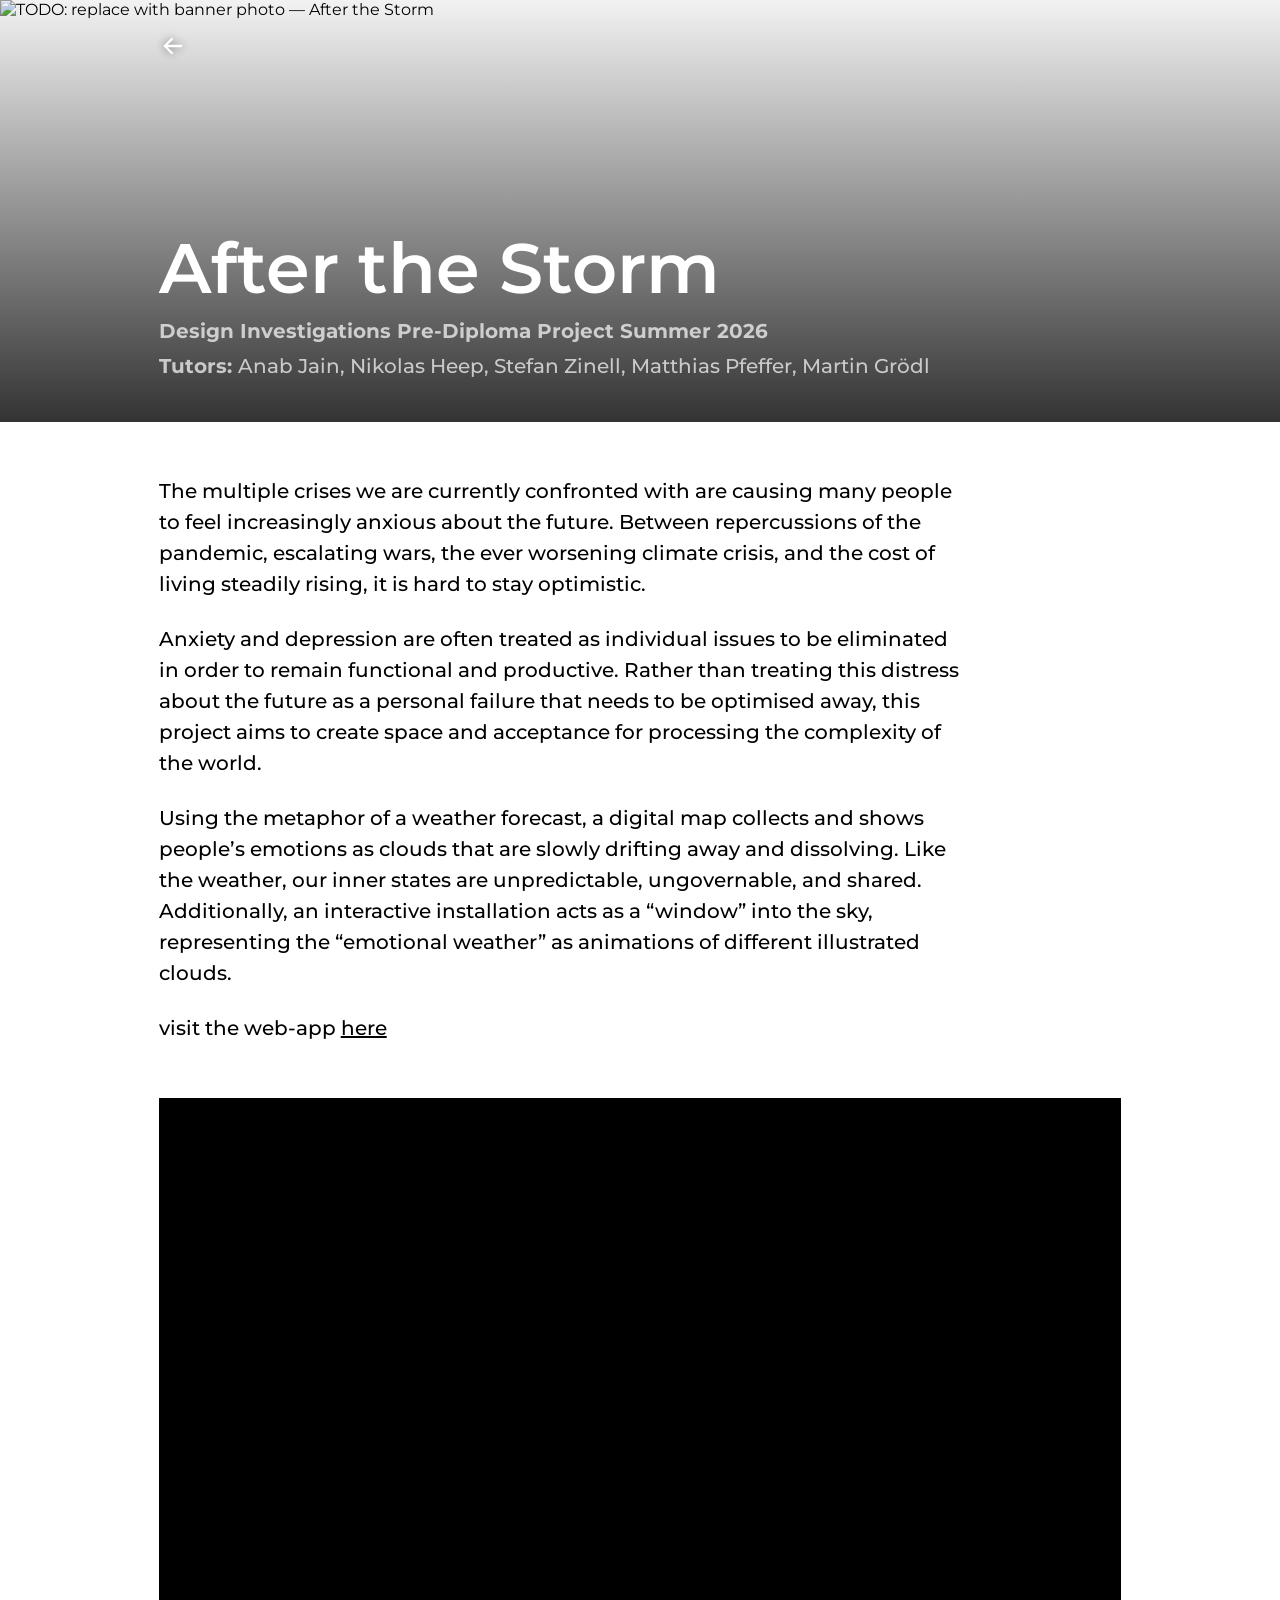
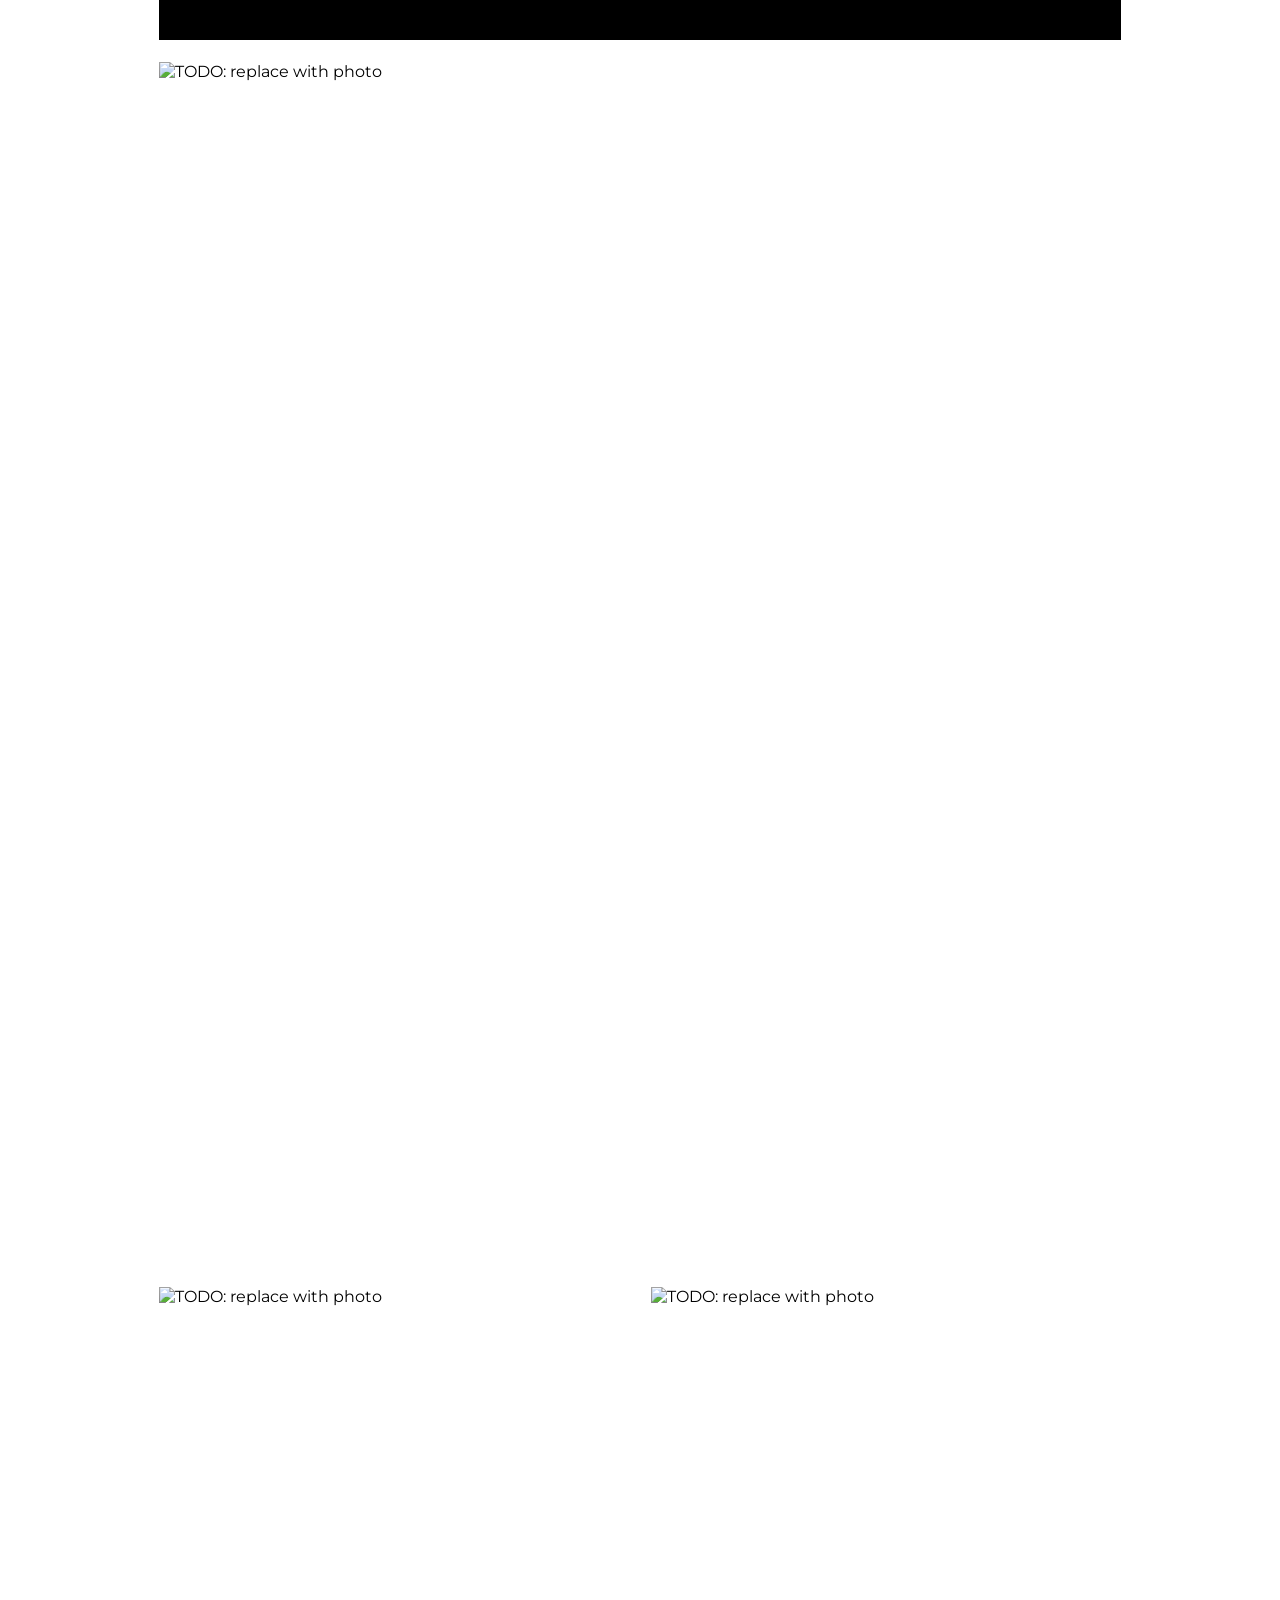
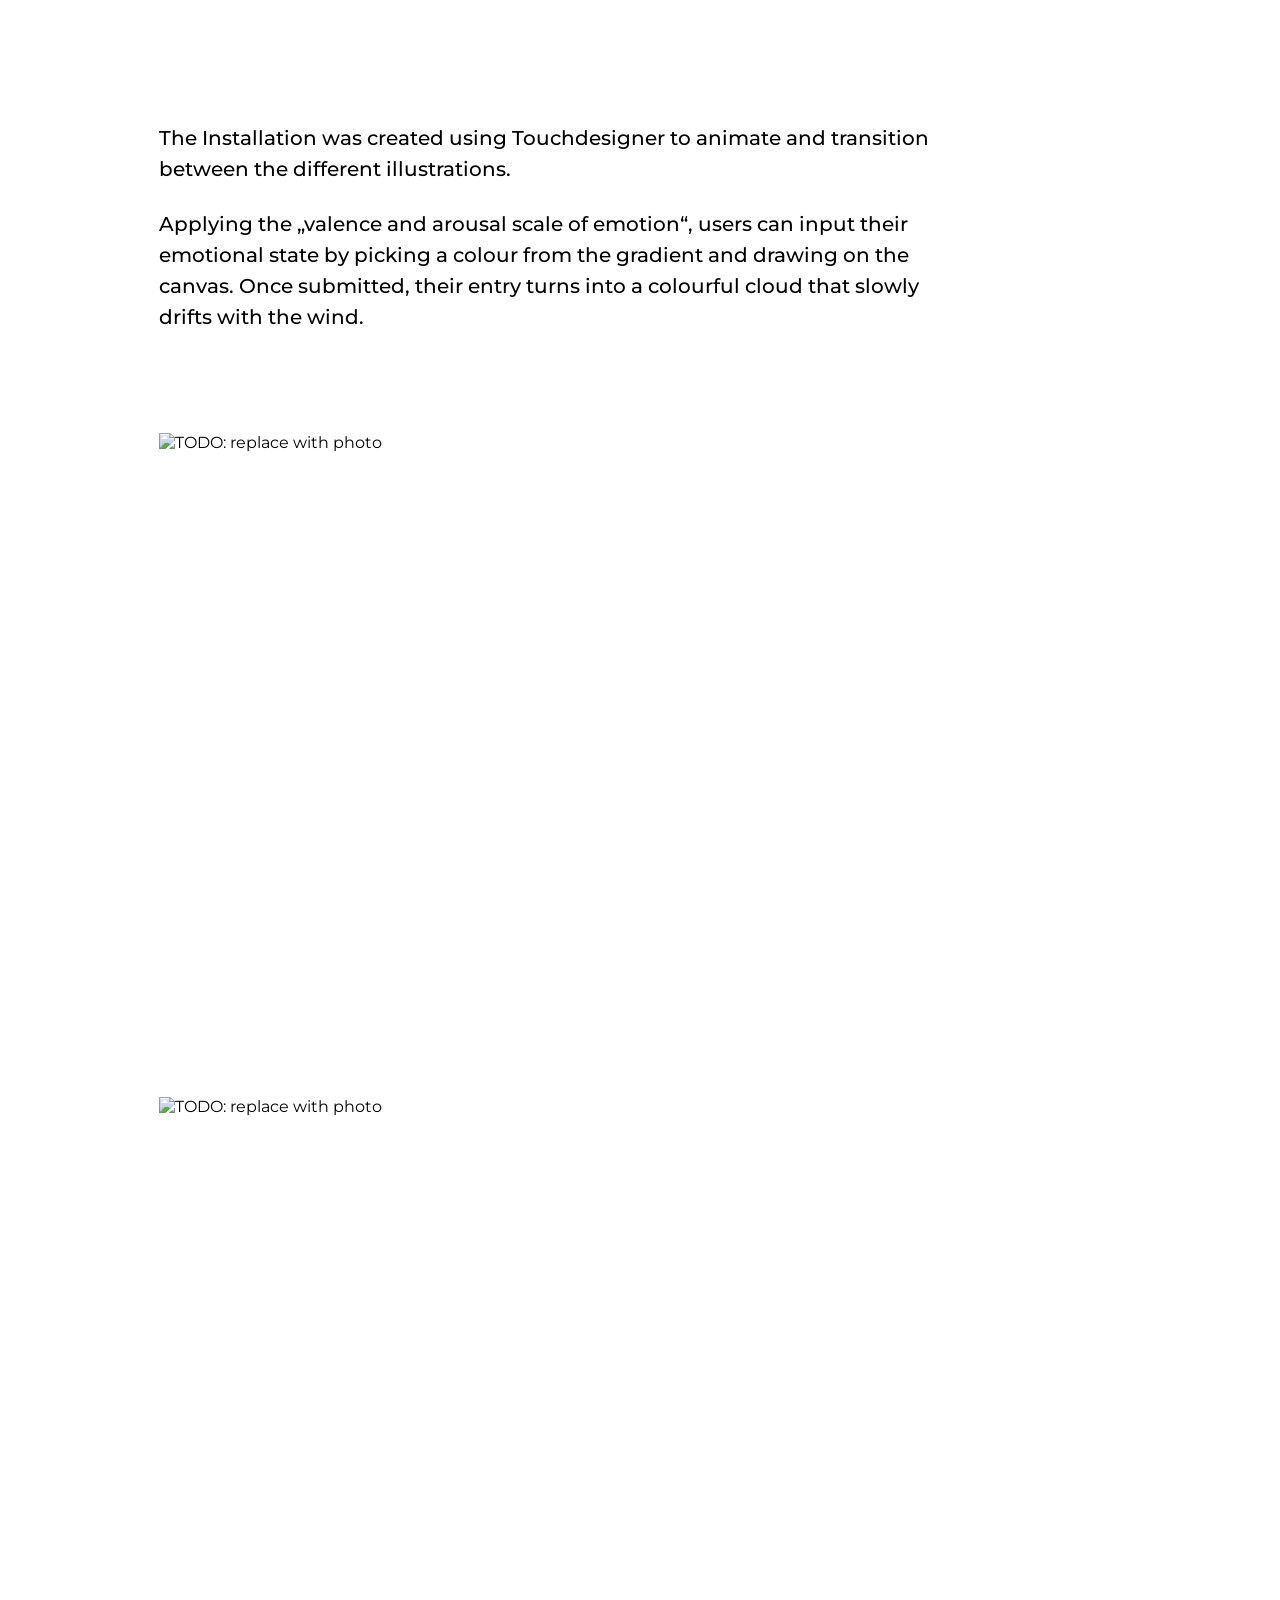
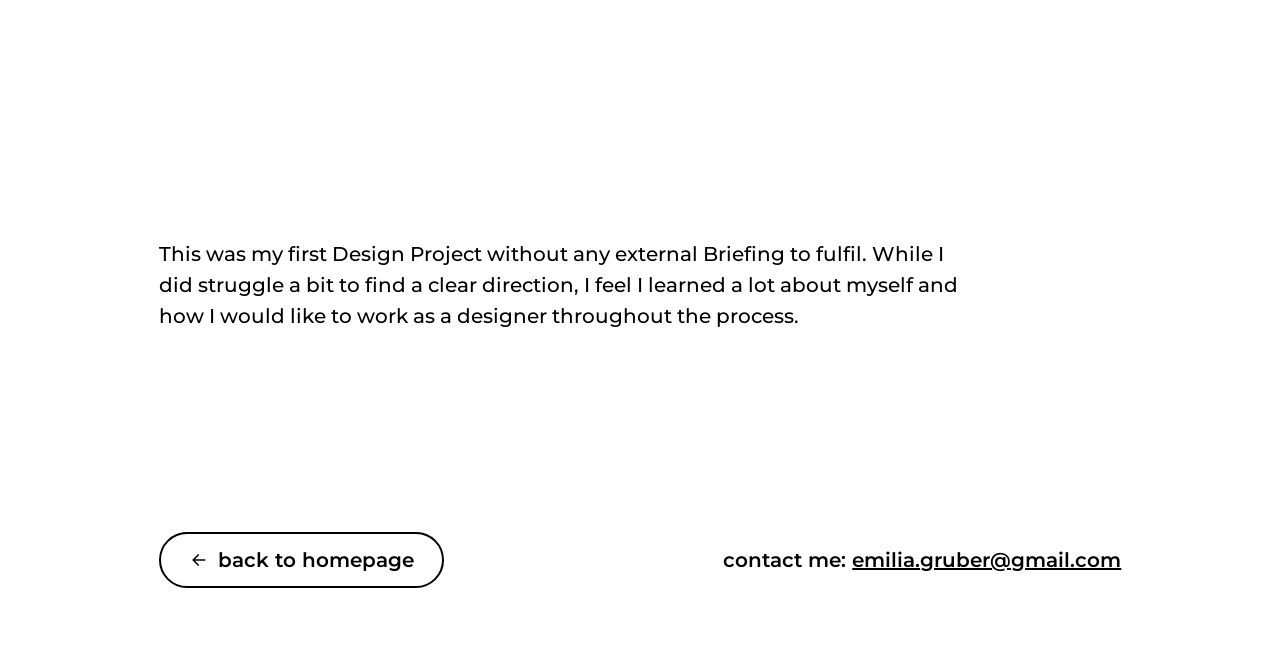
==== project-after-the-storm.html @ 1a4a5c7e "Add files via upload" ====
<!DOCTYPE html>
<html lang="en">
<head>
<meta charset="UTF-8">
<meta name="viewport" content="width=device-width, initial-scale=1.0">
<title>After the Storm — Emilia Gruber</title>
<link rel="preconnect" href="https://fonts.googleapis.com">
<link rel="preconnect" href="https://fonts.gstatic.com" crossorigin>
<link href="https://fonts.googleapis.com/css2?family=Montserrat:wght@500;600;700&display=swap" rel="stylesheet">
<link rel="stylesheet" href="style.css">
</head>
<body>

<header class="detail-banner">
  <img class="detail-banner__bg" src="Fotos/After the Storm/ats_project-header.jpg" alt="TODO: replace with banner photo — After the Storm">
  <a class="detail-banner__back" href="index.html" aria-label="back to homepage">
    <svg class="icon-arrow icon-arrow--left" viewBox="0 0 24 24" fill="none" stroke="currentColor" stroke-width="2" stroke-linecap="round" stroke-linejoin="round" aria-hidden="true"><path d="M5 12h14M13 6l6 6-6 6"/></svg>
  </a>
  <div class="detail-banner__overlay">
    <h1>After the Storm</h1>
    <p class="detail-banner__meta">Design Investigations Pre-Diploma Project Summer 2026</p>
    <div class="detail-banner__credits">
      <p><strong>Tutors: </strong>Anab Jain, Nikolas Heep, Stefan Zinell, Matthias Pfeffer, Martin Grödl</p>
      <!-- <p><strong>Team Members:</strong> TODO: team member names &mdash; delete this line if it's a solo project</p> -->
    </div>
    <!-- <p class="photo-credit">photo credit: TODO</p> -->
  </div>
</header>

<main class="detail">

  <!-- Each block below (paragraph, single image, two-image row, video) is self-contained —
       reorder freely by cutting and pasting whole blocks. -->

  <div class="detail__intro">
    <p>The multiple crises we are currently confronted with are causing many people to feel increasingly anxious about the future. Between repercussions of the pandemic, escalating wars, the ever worsening climate crisis, and the cost of living steadily rising, it is hard to stay optimistic.</p>
    <p>Anxiety and depression are often treated as individual issues to be eliminated in order to remain functional and productive. Rather than treating this distress about the future as a personal failure that needs to be optimised away, this project aims to create space and acceptance for processing the complexity of the world.</p>
    <p>Using the metaphor of a weather forecast, a digital map collects and shows people’s emotions as clouds that are slowly drifting away and dissolving. Like the weather, our inner states are unpredictable, ungovernable, and shared. Additionally, an interactive installation acts as a “window” into the sky, representing the “emotional weather” as animations of different illustrated clouds.</p>

    <p>visit the web-app <a href="https://emilia-jpg.github.io/after-the-storm/" target="_blank" rel="noopener">here</a></p>
  </div>

    <figure class="detail__video">
    <div class="detail__video-frame">
      <!-- TODO: paste the YouTube embed URL below, e.g. https://www.youtube.com/embed/VIDEO_ID -->
      <iframe src="https://www.youtube.com/embed/Q2lN3vXjE08" title="After the Storm Video" allow="accelerometer; autoplay; clipboard-write; encrypted-media; gyroscope; picture-in-picture; web-share" allowfullscreen></iframe>
    </div>
    <!-- <figcaption class="photo-credit photo-credit--muted">video credit: TODO</figcaption> -->
  </figure>


  <figure class="detail__image detail__image--tall">
    <img src="Fotos/After the Storm/DSC00228-2.jpg" alt="TODO: replace with photo">
    <!-- <figcaption class="photo-credit photo-credit--muted">photo credit: TODO</figcaption> -->
  </figure>

  <div class="detail__row">
    <figure class="detail__image detail__image--wide">
      <img src="Fotos/After the Storm/DSC00236.jpg" alt="TODO: replace with photo">
      <!-- <figcaption class="photo-credit photo-credit--muted">photo credit: TODO</figcaption> -->
    </figure>
    <figure class="detail__image detail__image--wide">
      <img src="Fotos/After the Storm/DSC00242-2.jpg" alt="TODO: replace with photo">
      <!-- <figcaption class="photo-credit photo-credit--muted">photo credit: TODO</figcaption> -->
    </figure>
  </div>

  <div class="detail__intro">
    <p>The Installation was created using Touchdesigner to animate and transition between the different illustrations.</p>
    <p>Applying the „valence and arousal scale of emotion“, users can input their emotional state by picking a colour from the gradient and drawing on the canvas. Once submitted, their entry turns into a colourful cloud that slowly drifts with the wind.</p>
  </div>

  <figure class="detail__image detail__image--landscape">
    <img src="Fotos/After the Storm/Final_Presentation14.png" alt="TODO: replace with photo">
    <!-- <figcaption class="photo-credit photo-credit--muted">photo credit: Nina Heimel</figcaption> -->
  </figure>

  <figure class="detail__image detail__image--landscape">
    <img src="Fotos/After the Storm/Final_Presentation11.png" alt="TODO: replace with photo">
    <!-- <figcaption class="photo-credit photo-credit--muted">photo credit: Nina Heimel</figcaption> -->
  </figure>

  <div class="detail__intro">
    <p>This was my first Design Project without any external Briefing to fulfil. While I did struggle a bit to find a clear direction, I feel I learned a lot about myself and how I would like to work as a designer throughout the process.</p>
  </div>


</main>

<footer class="detail-footer">
  <a class="btn-outline btn-outline--dark" href="index.html"><svg class="icon-arrow icon-arrow--left" viewBox="0 0 24 24" fill="none" stroke="currentColor" stroke-width="2" stroke-linecap="round" stroke-linejoin="round" aria-hidden="true"><path d="M5 12h14M13 6l6 6-6 6"/></svg>back to homepage</a>
  <p class="detail-footer__contact">contact me: <a href="mailto:emilia.gruber@gmail.com">emilia.gruber@gmail.com</a></p>
</footer>

</body>
</html>
---- style.css ----
/* ---------- reset & base ---------- */
:root {
  --credit-gap: 0.75rem;   /* space above/below a photo-credit line — change here to adjust everywhere */
  --gallery-gap: 1.375rem; /* space between gallery images/rows on project detail pages */
}

* {
  box-sizing: border-box;
  margin: 0;
  padding: 0;
}

html {
  scroll-behavior: smooth;
}

body {
  font-family: 'Montserrat', sans-serif;
  color: #000;
  background: #fff;
  overflow-x: hidden;
}

img {
  display: block;
  max-width: 100%;
}

a {
  text-decoration: none;
  color: inherit;
}

/* ---------- shared ---------- */

.section-padding {
  padding-left: clamp(1.5rem, 2.9vw, 3.125rem);
  padding-right: clamp(1.5rem, 2.9vw, 3.125rem);
}

/* ---------- hero ---------- */

.hero {
  position: relative;
  min-height: 100vh;
  overflow: hidden;
  /* guarantees breathing room below the nav before the next section,
     even if narrower text wrapping makes the hero grow past 100vh */
  padding-bottom: clamp(3rem, 8vh, 6rem);
}

.hero__bg {
  position: absolute;
  inset: 0;
  width: 100%;
  height: 100%;
  object-fit: cover;
}

.hero__fade {
  position: absolute;
  inset: 0;
  background: linear-gradient(90deg, #fff 0%, rgba(255, 255, 255, 0) 65%);
}

.hero__content {
  position: relative;
  display: flex;
  align-items: flex-start;
  gap: clamp(1.25rem, 2.3vw, 2.5rem);
  max-width: 1728px;
  margin: 0 auto;
  padding: clamp(6rem, 20vh, 10rem) clamp(1.5rem, 12vw, 13.4rem) clamp(2rem, 4vh, 3rem) clamp(1.5rem, 12.4vw, 13.4rem);
}

.hero__photo {
  flex: 0 0 clamp(9rem, 18vw, 19.3rem);
  aspect-ratio: 309 / 372;
  background: #d9d9d9;
  overflow: hidden;
}

.hero__photo img {
  width: 100%;
  height: 100%;
  object-fit: cover;
}

.hero__intro {
  flex: 1 1 40rem;
  max-width: 40rem;
  padding-top: clamp(0.5rem, 1.5vw, 1.5rem);
}

.hero__intro h1 {
  font-size: clamp(1.75rem, 2.45vw, 2.625rem);
  font-weight: 600;
  margin-bottom: 1.25rem;
}

.hero__intro p {
  font-size: 1.25rem;
  font-weight: 500;
  line-height: 1.55;
}

.hero__nav {
  position: relative;
  width: 100%;
  display: flex;
  flex-direction: column;
  align-items: center;
  gap: 2.75rem;
  margin-top: clamp(2rem, 5vh, 3.5rem);
}

.hero__nav a {
  display: inline-flex;
  flex-direction: column;
  align-items: center;
  gap: 0.4rem;
  font-size: 1.25rem;
  font-weight: 600;
  transition: opacity 0.2s ease;
}

.hero__nav a:hover {
  opacity: 0.6;
}

/* ---------- projects ---------- */

.projects {
  display: flex;
  flex-direction: column;
}

.project {
  position: relative;
  min-height: 100vh;
}

.project__bg {
  position: absolute;
  inset: 0;
  width: 100%;
  height: 100%;
  object-fit: cover;
}

.project__overlay {
  position: absolute;
  inset: 0;
  display: flex;
  flex-direction: column;
  justify-content: flex-end;
  padding: clamp(1.5rem, 2.9vw, 3.125rem);
  padding-bottom: clamp(2rem, 6vh, 4.5rem);
  background: linear-gradient(0deg, rgba(0, 0, 0, 0.8) 0%, rgba(0, 0, 0, 0) 55%);
  color: #fff;
}

.project__text {
  /* while the button sits absolutely on the right (desktop/tablet), cap the text
     so it can never grow into it — 19.4rem button + 2rem breathing room */
  max-width: min(40rem, calc(100% - 21.4rem));
}

.project__text h2 {
  font-size: clamp(2.5rem, 6vw, 6.375rem);
  font-weight: 600;
  line-height: 1.1;
  margin-bottom: 1rem;
}

.project__text p {
  font-size: 1.25rem;
  font-weight: 500;
  line-height: 1.55;
}

.btn-outline {
  position: absolute;
  right: clamp(1.5rem, 2.9vw, 3.125rem);
  bottom: clamp(2rem, 6vh, 4.5rem);
  display: inline-flex;
  align-items: center;
  justify-content: center;
  gap: 0.6rem;
  width: 19.4rem;
  max-width: calc(100% - 3rem);
  padding: 1.1rem 1rem;
  border: 2px solid #fff;
  border-radius: 40px;
  font-size: 1.25rem;
  font-weight: 600;
  color: #fff;
  transition: background 0.2s ease, color 0.2s ease;
}

.btn-outline:hover {
  background: #fff;
  color: #000;
}

/* ---------- arrow icon ---------- */

.icon-arrow {
  flex-shrink: 0;
  width: 1.25rem;
  height: 1.25rem;
}

.icon-arrow--left {
  transform: rotate(180deg);
}

.icon-arrow--down {
  transform: rotate(90deg);
}

/* ---------- photo credit (dark/overlay contexts: hero cards, detail banner) ---------- */

.photo-credit {
  display: block;
  margin: var(--credit-gap) 0;
  text-align: left;
  font-size: 0.9375rem;
  font-weight: 500;
  font-style: italic;
  line-height: 1.7;
  color: rgba(255, 255, 255, 0.7);
  text-shadow: 0 0 5px rgba(0, 0, 0, 0.25);
}

/* ---------- contact ---------- */

.contact {
  min-height: 60vh;
  display: flex;
  flex-direction: column;
  align-items: center;
  justify-content: center;
  text-align: center;
  gap: 1.5rem;
  padding: 6rem 1.5rem;
}

.contact h2 {
  font-size: clamp(1.75rem, 2.45vw, 2.625rem);
  font-weight: 600;
  line-height: 1.2;
  max-width: 40rem;
}

.contact__email {
  font-size: clamp(1.25rem, 1.75vw, 1.875rem);
  font-weight: 600;
  transition: opacity 0.2s ease;
}

.contact__email:hover {
  opacity: 0.6;
}

/* ---------- responsive ---------- */

@media (max-width: 900px) {
  .hero {
    padding-bottom: clamp(2rem, 6vh, 4rem);
  }

  .hero__content {
    flex-direction: column;
    align-items: flex-start;
    gap: 0.75rem;
    padding-top: 5rem;
    padding-bottom: 2rem;
  }

  .hero__photo {
    flex: 0 0 auto;
    width: min(92vw, 22rem);
    order: 2;
    align-self: center;
    margin-top: 0;
  }

  .hero__intro {
    order: 1;
    margin-top: 0;
  }

  .hero__nav {
    margin-top: 1.25rem;
  }

  .btn-outline {
    position: static;
    margin-top: 1.5rem;
    width: 100%;
    max-width: 19.4rem;
  }

  /* button now stacks below the text instead of sitting beside it, so it no
     longer needs to reserve horizontal space */
  .project__text {
    max-width: 40rem;
  }

  .project__overlay {
    padding-bottom: 2.5rem;
  }
}

/* ========================================================
   PROJECT DETAIL PAGE
   ======================================================== */

.detail-banner {
  position: relative;
  width: 100%;
}

.detail-banner__bg {
  position: absolute;
  inset: 0;
  width: 100%;
  height: 100%;
  object-fit: cover;
}

.detail-banner__overlay {
  position: relative;
  min-height: clamp(18rem, 33vw, 35.9rem);
  display: flex;
  flex-direction: column;
  justify-content: flex-end;
  padding: 4.5rem clamp(1.5rem, 12.4vw, 13.4rem) 2.5rem;
  background: linear-gradient(0deg, rgba(0, 0, 0, 0.8) 0%, rgba(0, 0, 0, 0.05) 100%);
  color: #fff;
}

.detail-banner__back {
  position: absolute;
  top: calc(2rem - 0.75rem);
  left: calc(clamp(1.5rem, 12.4vw, 13.4rem) - 0.75rem);
  z-index: 1;
  padding: 0.75rem;
  color: #fff;
  filter: drop-shadow(0 0 4px rgba(0, 0, 0, 0.45));
  transition: opacity 0.2s ease;
}

.detail-banner__back .icon-arrow {
  width: 1.75rem;
  height: 1.75rem;
}

.detail-banner__back:hover {
  opacity: 0.7;
}

.detail-banner__overlay h1 {
  font-size: clamp(2.25rem, 5.5vw, 6.375rem);
  font-weight: 600;
  line-height: 1.1;
  margin-bottom: 0.75rem;
}

.detail-banner__meta {
  font-size: 1.25rem;
  font-weight: 700;
  color: rgba(255, 255, 255, 0.7);
  margin-bottom: 0.5rem;
}

.detail-banner__credits p {
  font-size: 1.25rem;
  font-weight: 500;
  line-height: 1.55;
  color: rgba(255, 255, 255, 0.7);
}

.detail-banner__credits strong {
  font-weight: 700;
}

/* main content column */

.detail {
  max-width: 81.125rem; /* 1298px */
  margin: 0 auto;
  padding: clamp(3rem, 6vh, 4.5rem) clamp(1.5rem, 12.4vw, 13.4rem) 0;
}

.detail__intro {
  max-width: 50.25rem; /* 804px */
  margin-bottom: clamp(3rem, 6vh, 6.25rem);
}

.detail__intro p {
  font-size: 1.25rem;
  font-weight: 500;
  line-height: 1.55;
}

.detail__intro p + p {
  margin-top: 1.5rem;
}

.detail__intro a {
  text-decoration: underline;
  transition: opacity 0.2s ease;
}

.detail__intro a:hover {
  opacity: 0.6;
}

/* fixed gap between a gallery block (image or row) and the paragraph that follows it,
   so a photo credit never sits flush against body copy */
.detail__image + .detail__intro,
.detail__row + .detail__intro {
  margin-top: 100px;
  margin-bottom: 100px;
}

.detail__image {
  position: relative;
  margin-bottom: var(--gallery-gap);
}

/* aspect-ratio lives on the img itself (not the figure) so a trailing
   figcaption can never inflate or destabilize the image's height */
.detail__image img {
  display: block;
  width: 100%;
  height: auto;
  object-fit: cover;
}

.detail__image--tall img {
  aspect-ratio: 1298 / 1623;
}

/* full column width, but landscape instead of portrait */
.detail__image--landscape img {
  aspect-ratio: 3 / 2;
}

.detail__image--centered {
  max-width: 60.5rem; /* 968px */
  margin-left: auto;
  margin-right: auto;
}

.detail__image--centered img {
  aspect-ratio: 968 / 546;
}

/* reusable embedded-video block (e.g. YouTube) — same slot/caption pattern as a photo */
.detail__video {
  max-width: 60.5rem; /* 968px, matches .detail__image--centered */
  margin: 0 auto var(--gallery-gap);
}

.detail__video-frame {
  position: relative;
  width: 100%;
  aspect-ratio: 16 / 9;
  background: #000;
  overflow: hidden;
}

.detail__video-frame iframe {
  position: absolute;
  inset: 0;
  width: 100%;
  height: 100%;
  border: 0;
}

.detail__row {
  display: flex;
  align-items: flex-start;
  gap: var(--gallery-gap);
  margin-bottom: var(--gallery-gap);
}

.detail__row .detail__image {
  margin-bottom: 0;
}

.detail__row--even .detail__image {
  flex: 1 1 0%;
}

/* flex-grow set to the exact source pixel widths (not a rounded %) so
   two images sharing a design height always compute to the same
   rendered height, regardless of container width */
.detail__row .detail__image--wide {
  flex: 804 1 0%;
}

.detail__row .detail__image--wide img {
  aspect-ratio: 804 / 574;
}

.detail__row .detail__image--narrow {
  flex: 474 1 0%;
}

.detail__row .detail__image--narrow img {
  aspect-ratio: 474 / 574;
}

.detail__image--portrait img {
  aspect-ratio: 639 / 852;
}

/* light-background variant: gallery captions sit outside/below the photo, on white */
.photo-credit--muted {
  margin-top: var(--credit-gap);
  margin-bottom: 0;
  color: #00000075;
  text-shadow: none;
  font-size: 0.8rem;
}

/* dark outline button variant (for light backgrounds) */

.btn-outline--dark {
  position: static;
  display: inline-flex;
  border-color: #000;
  color: #000;
  width: auto;
  padding: 0.9rem 1.75rem;
}

.btn-outline--dark:hover {
  background: #000;
  color: #fff;
}

.detail-footer {
  display: flex;
  flex-wrap: wrap;
  align-items: center;
  justify-content: space-between;
  gap: 1.5rem;
  max-width: 81.125rem;
  margin: 200px auto clamp(3rem, 8vh, 6.5rem);
  padding: 0 clamp(1.5rem, 12.4vw, 13.4rem);
}

.detail-footer__contact {
  font-size: 1.25rem;
  font-weight: 600;
}

.detail-footer__contact a {
  text-decoration: underline;
}

@media (max-width: 700px) {
  .detail__row {
    flex-wrap: wrap;
  }

  .detail__row .detail__image--wide,
  .detail__row .detail__image--narrow,
  .detail__row--even .detail__image {
    flex: 1 1 100%;
  }

  /* images (not captions or body text) break out to full screen width */
  .detail__image img {
    width: 100vw;
    margin-left: 50%;
    transform: translateX(-50%);
  }

  .detail-footer {
    flex-direction: column;
    align-items: center;
    justify-content: center;
    text-align: center;
    gap: 50px;
  }
}
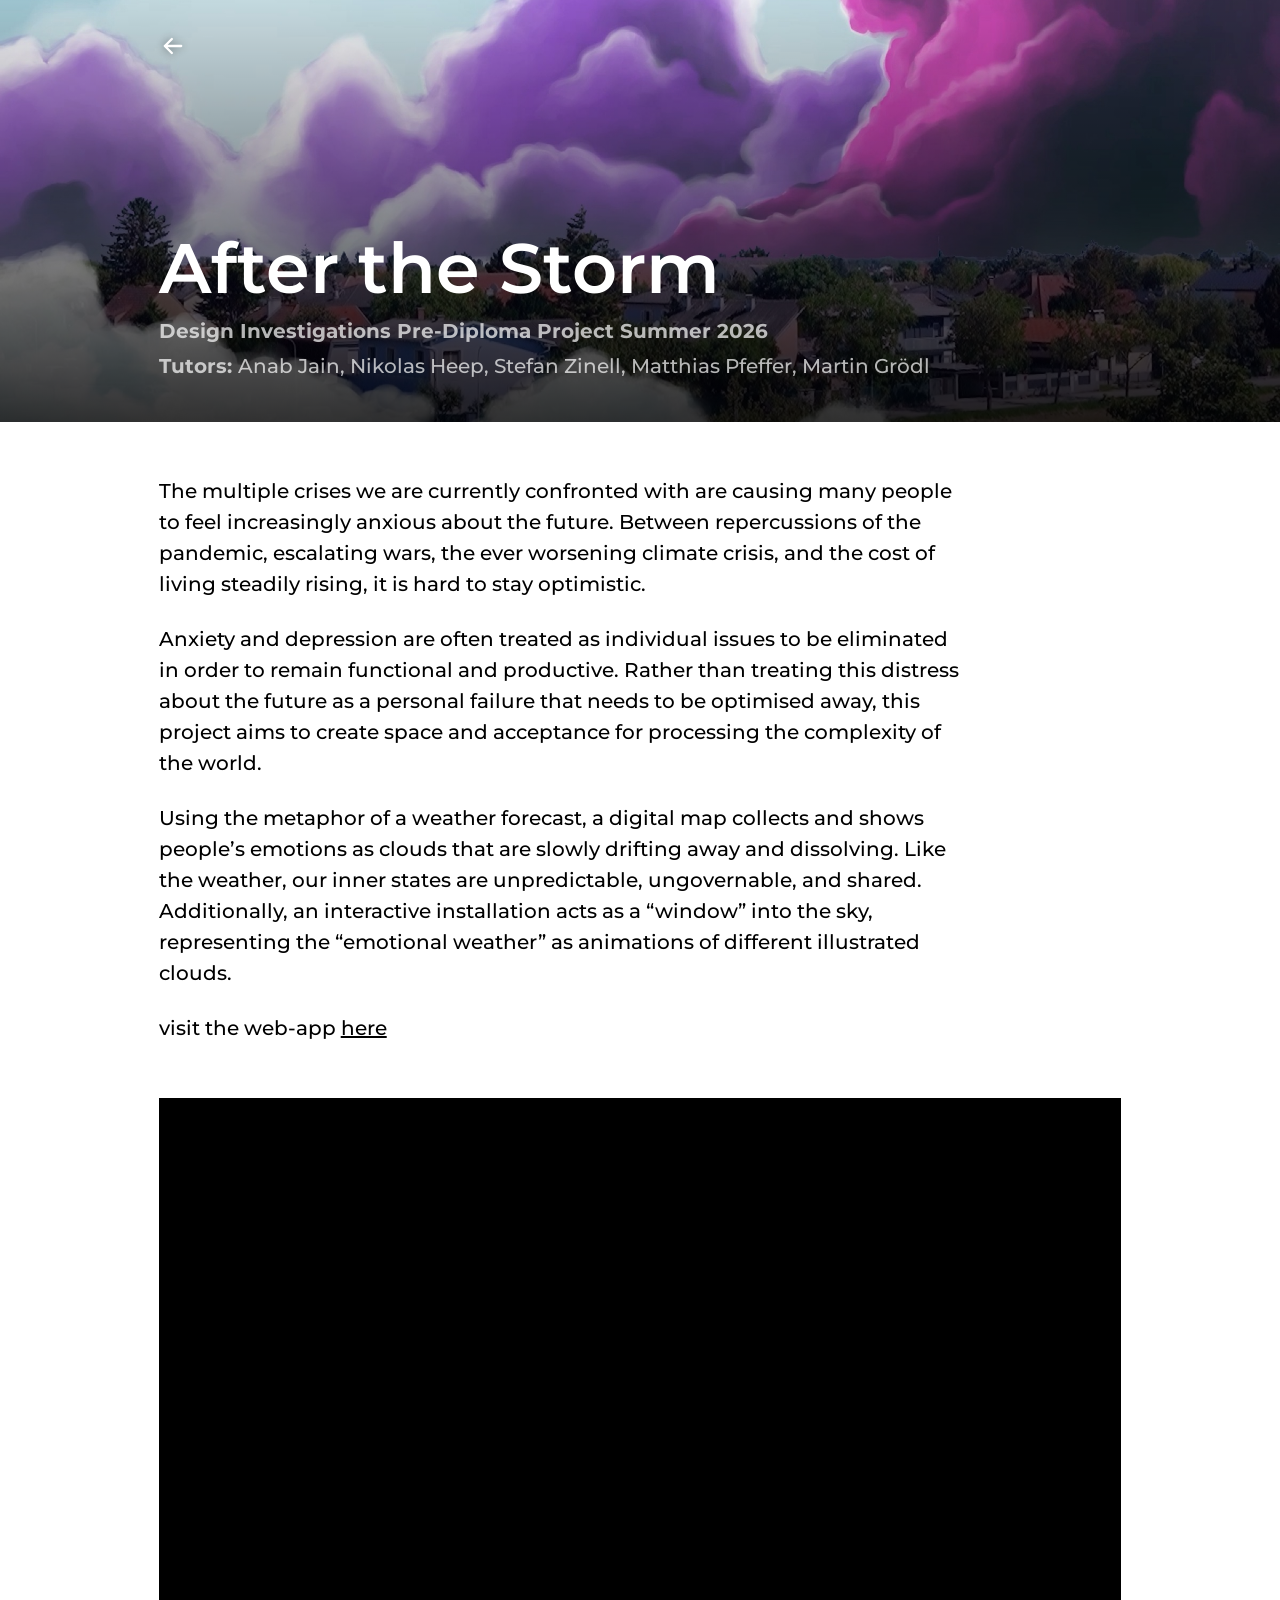
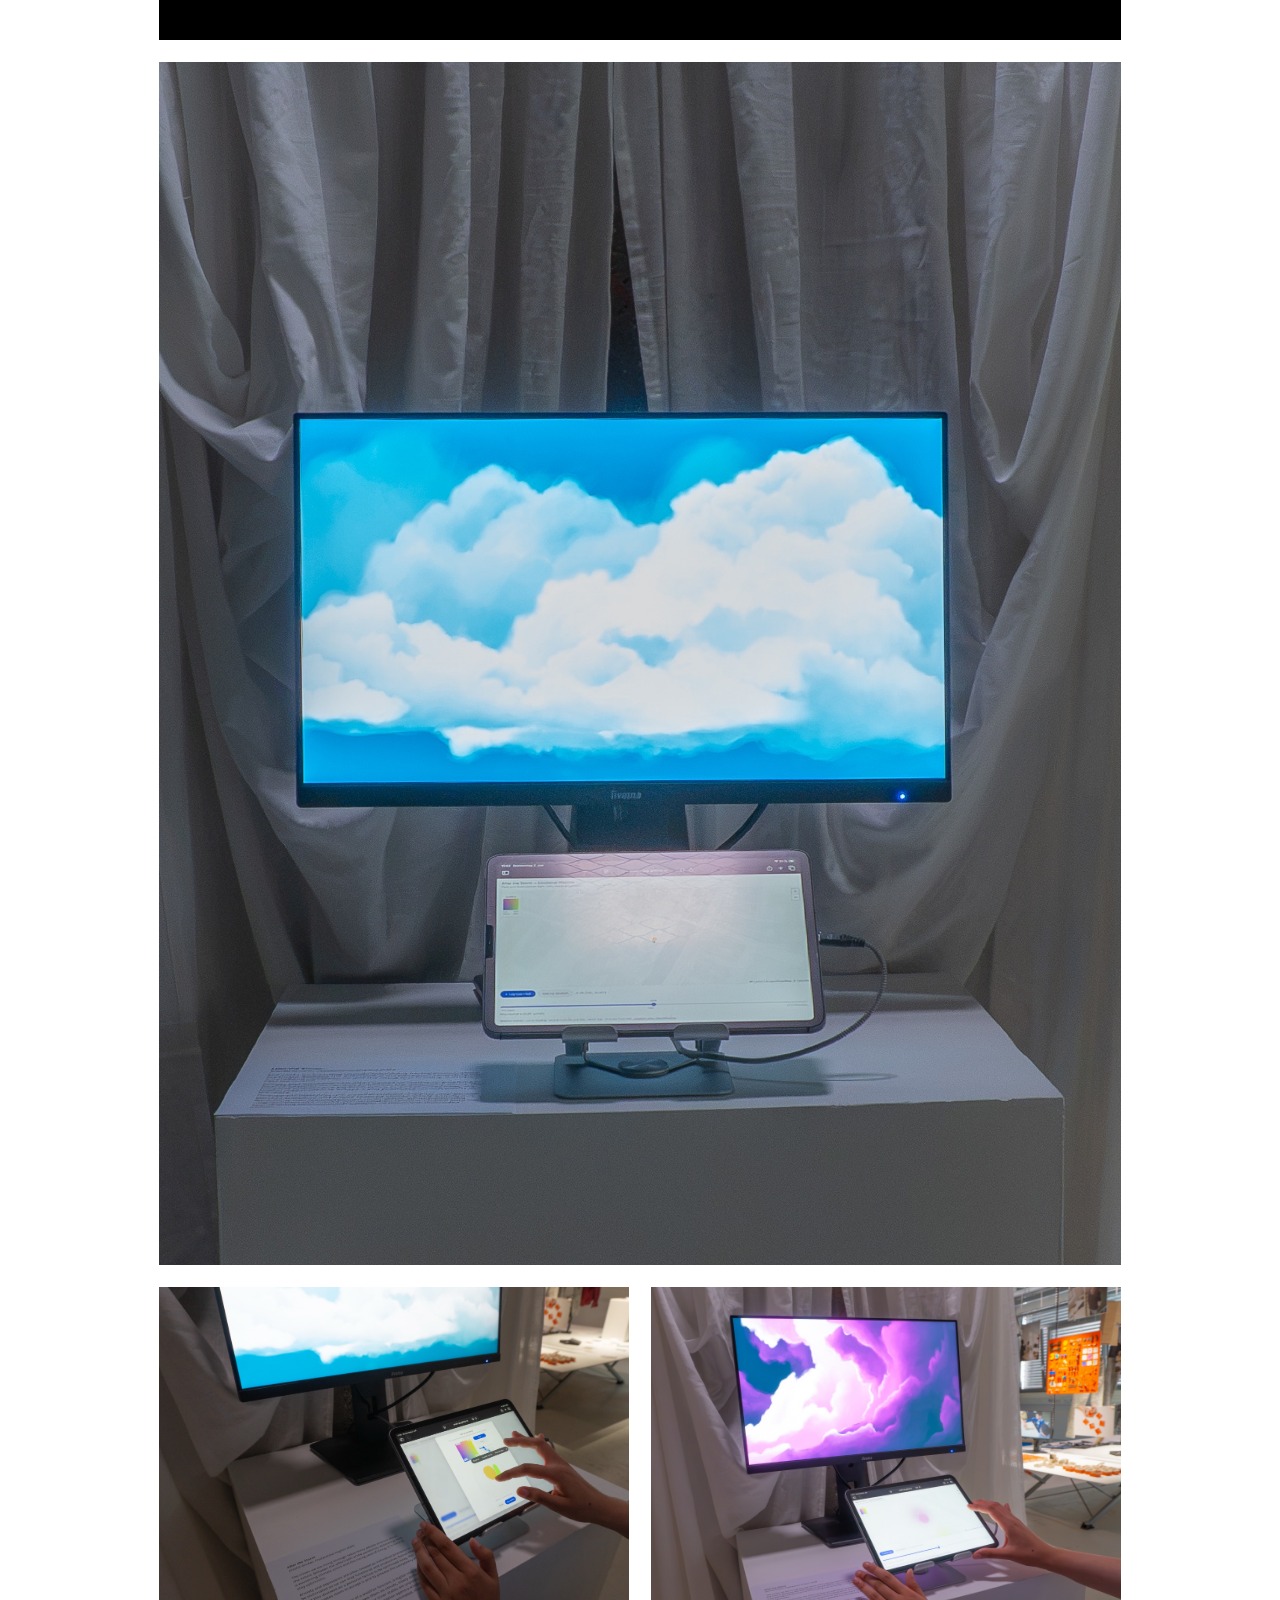
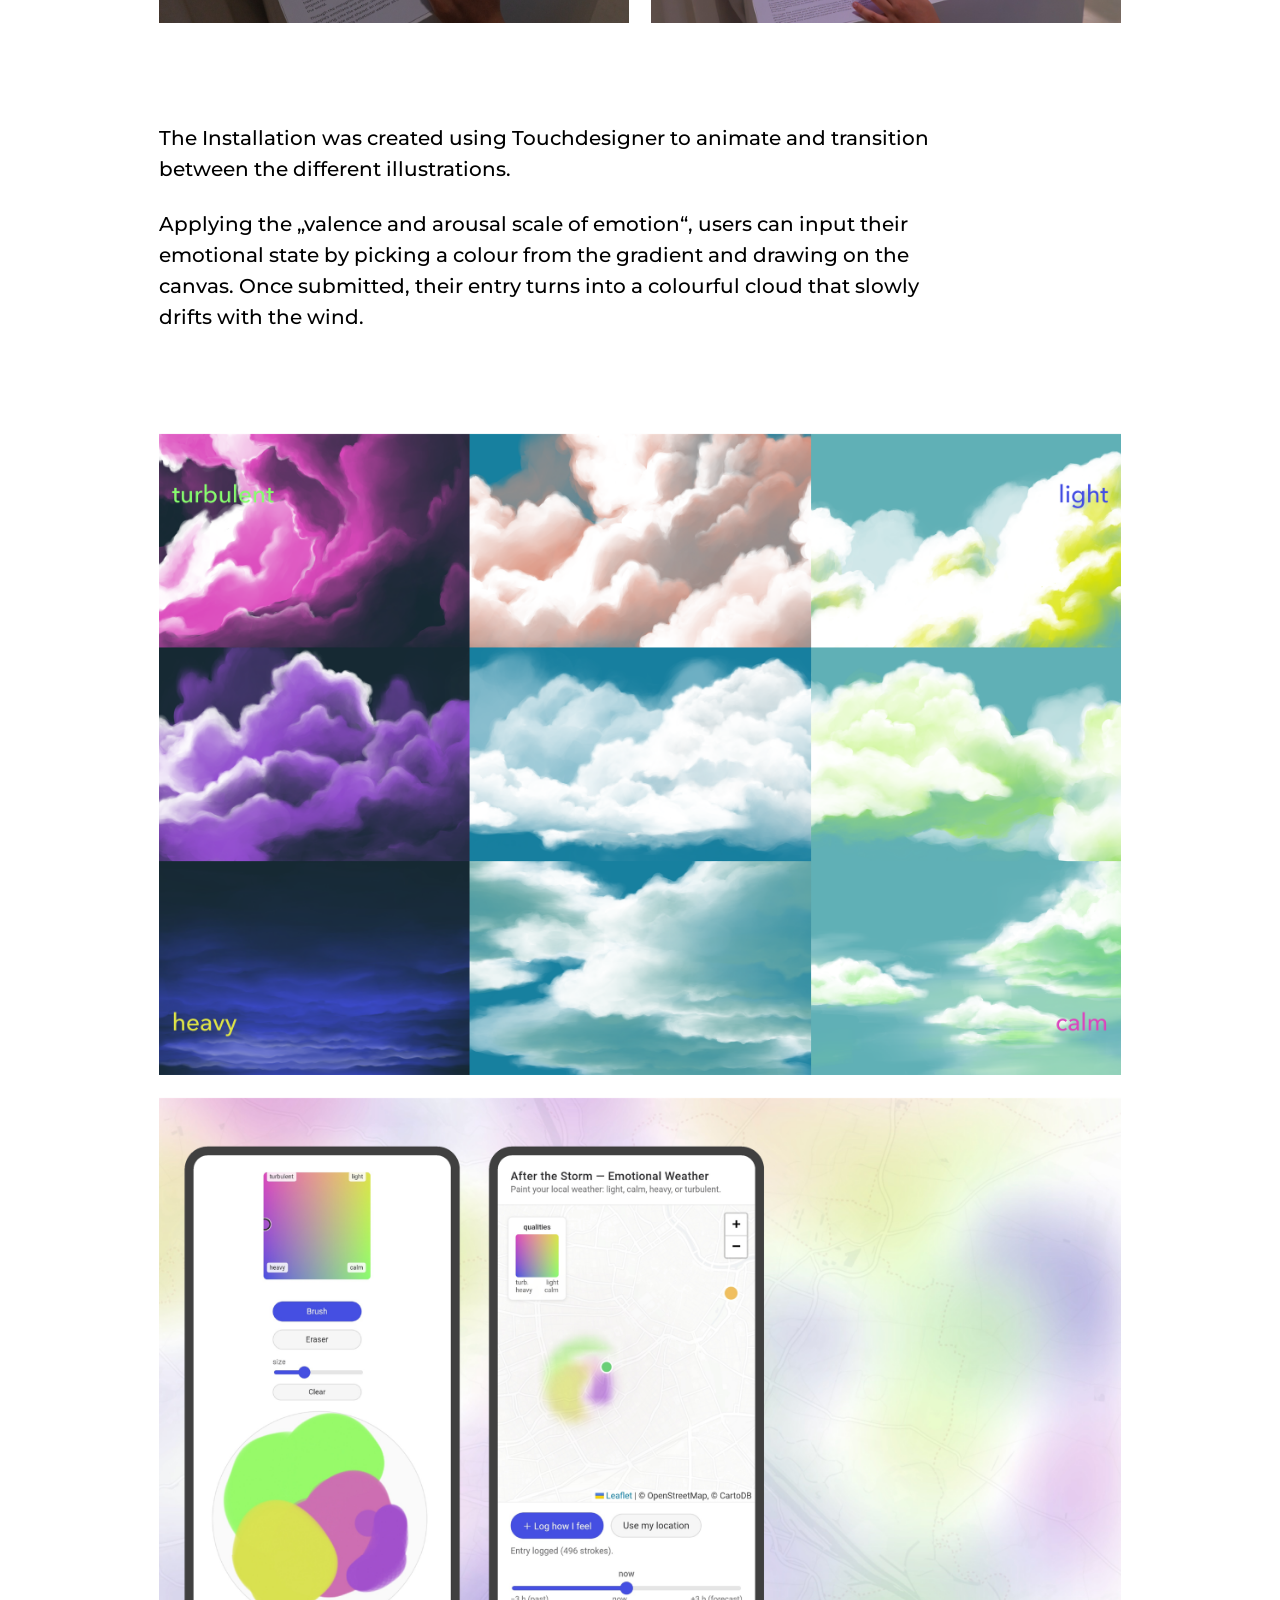
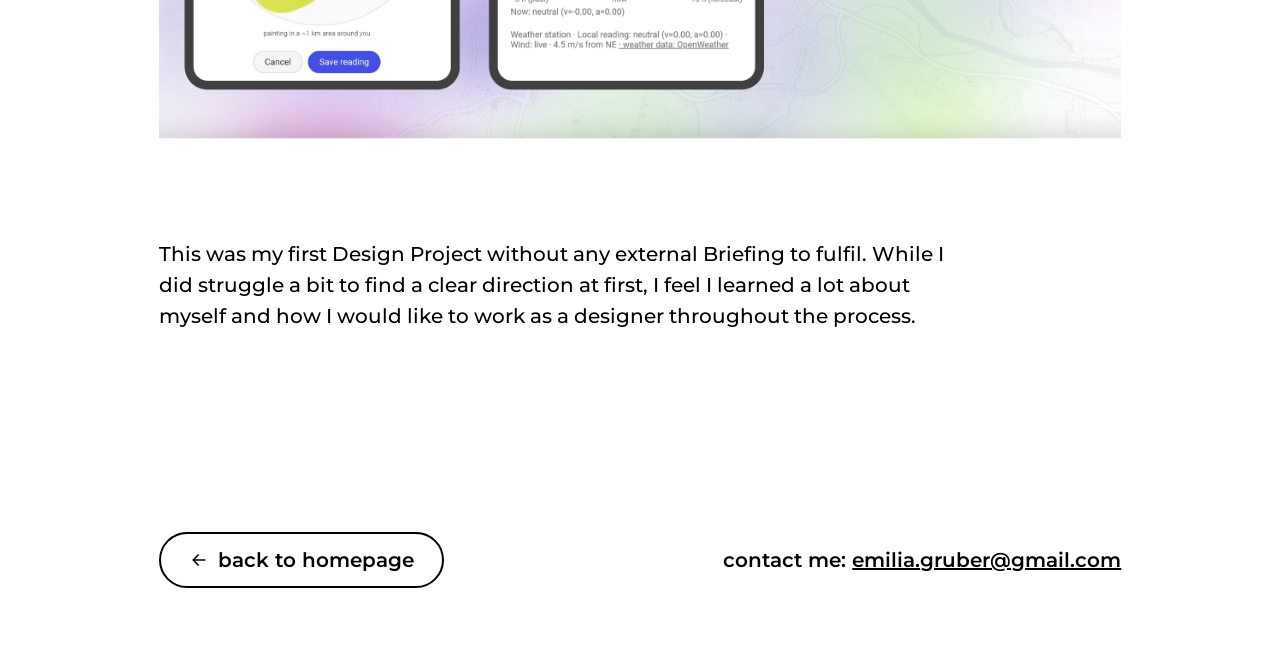
==== commit 7821c078: "Update project-after-the-storm.html" ====
--- a/project-after-the-storm.html
+++ b/project-after-the-storm.html
@@ -12,7 +12,7 @@
 <body>
 
 <header class="detail-banner">
-  <img class="detail-banner__bg" src="Fotos/After the Storm/ats_project-header.jpg" alt="TODO: replace with banner photo — After the Storm">
+  <img class="detail-banner__bg" src="Fotos/After the Storm/ats_project-header.jpg" alt="After the Storm">
   <a class="detail-banner__back" href="index.html" aria-label="back to homepage">
     <svg class="icon-arrow icon-arrow--left" viewBox="0 0 24 24" fill="none" stroke="currentColor" stroke-width="2" stroke-linecap="round" stroke-linejoin="round" aria-hidden="true"><path d="M5 12h14M13 6l6 6-6 6"/></svg>
   </a>
@@ -50,17 +50,17 @@
 
 
   <figure class="detail__image detail__image--tall">
-    <img src="Fotos/After the Storm/DSC00228-2.jpg" alt="TODO: replace with photo">
+    <img src="Fotos/After the Storm/DSC00228-2.jpg" alt="photo">
     <!-- <figcaption class="photo-credit photo-credit--muted">photo credit: TODO</figcaption> -->
   </figure>
 
   <div class="detail__row">
     <figure class="detail__image detail__image--wide">
-      <img src="Fotos/After the Storm/DSC00236.jpg" alt="TODO: replace with photo">
+      <img src="Fotos/After the Storm/DSC00236.jpg" alt="photo">
       <!-- <figcaption class="photo-credit photo-credit--muted">photo credit: TODO</figcaption> -->
     </figure>
     <figure class="detail__image detail__image--wide">
-      <img src="Fotos/After the Storm/DSC00242-2.jpg" alt="TODO: replace with photo">
+      <img src="Fotos/After the Storm/DSC00242-2.jpg" alt="photo">
       <!-- <figcaption class="photo-credit photo-credit--muted">photo credit: TODO</figcaption> -->
     </figure>
   </div>
@@ -71,17 +71,17 @@
   </div>
 
   <figure class="detail__image detail__image--landscape">
-    <img src="Fotos/After the Storm/Final_Presentation14.png" alt="TODO: replace with photo">
+    <img src="Fotos/After the Storm/Final_Presentation14.png" alt="photo">
     <!-- <figcaption class="photo-credit photo-credit--muted">photo credit: Nina Heimel</figcaption> -->
   </figure>
 
   <figure class="detail__image detail__image--landscape">
-    <img src="Fotos/After the Storm/Final_Presentation11.png" alt="TODO: replace with photo">
+    <img src="Fotos/After the Storm/Final_Presentation11.png" alt="photo">
     <!-- <figcaption class="photo-credit photo-credit--muted">photo credit: Nina Heimel</figcaption> -->
   </figure>
 
   <div class="detail__intro">
-    <p>This was my first Design Project without any external Briefing to fulfil. While I did struggle a bit to find a clear direction, I feel I learned a lot about myself and how I would like to work as a designer throughout the process.</p>
+    <p>This was my first Design Project without any external Briefing to fulfil. While I did struggle a bit to find a clear direction at first, I feel I learned a lot about myself and how I would like to work as a designer throughout the process.</p>
   </div>
 
 
